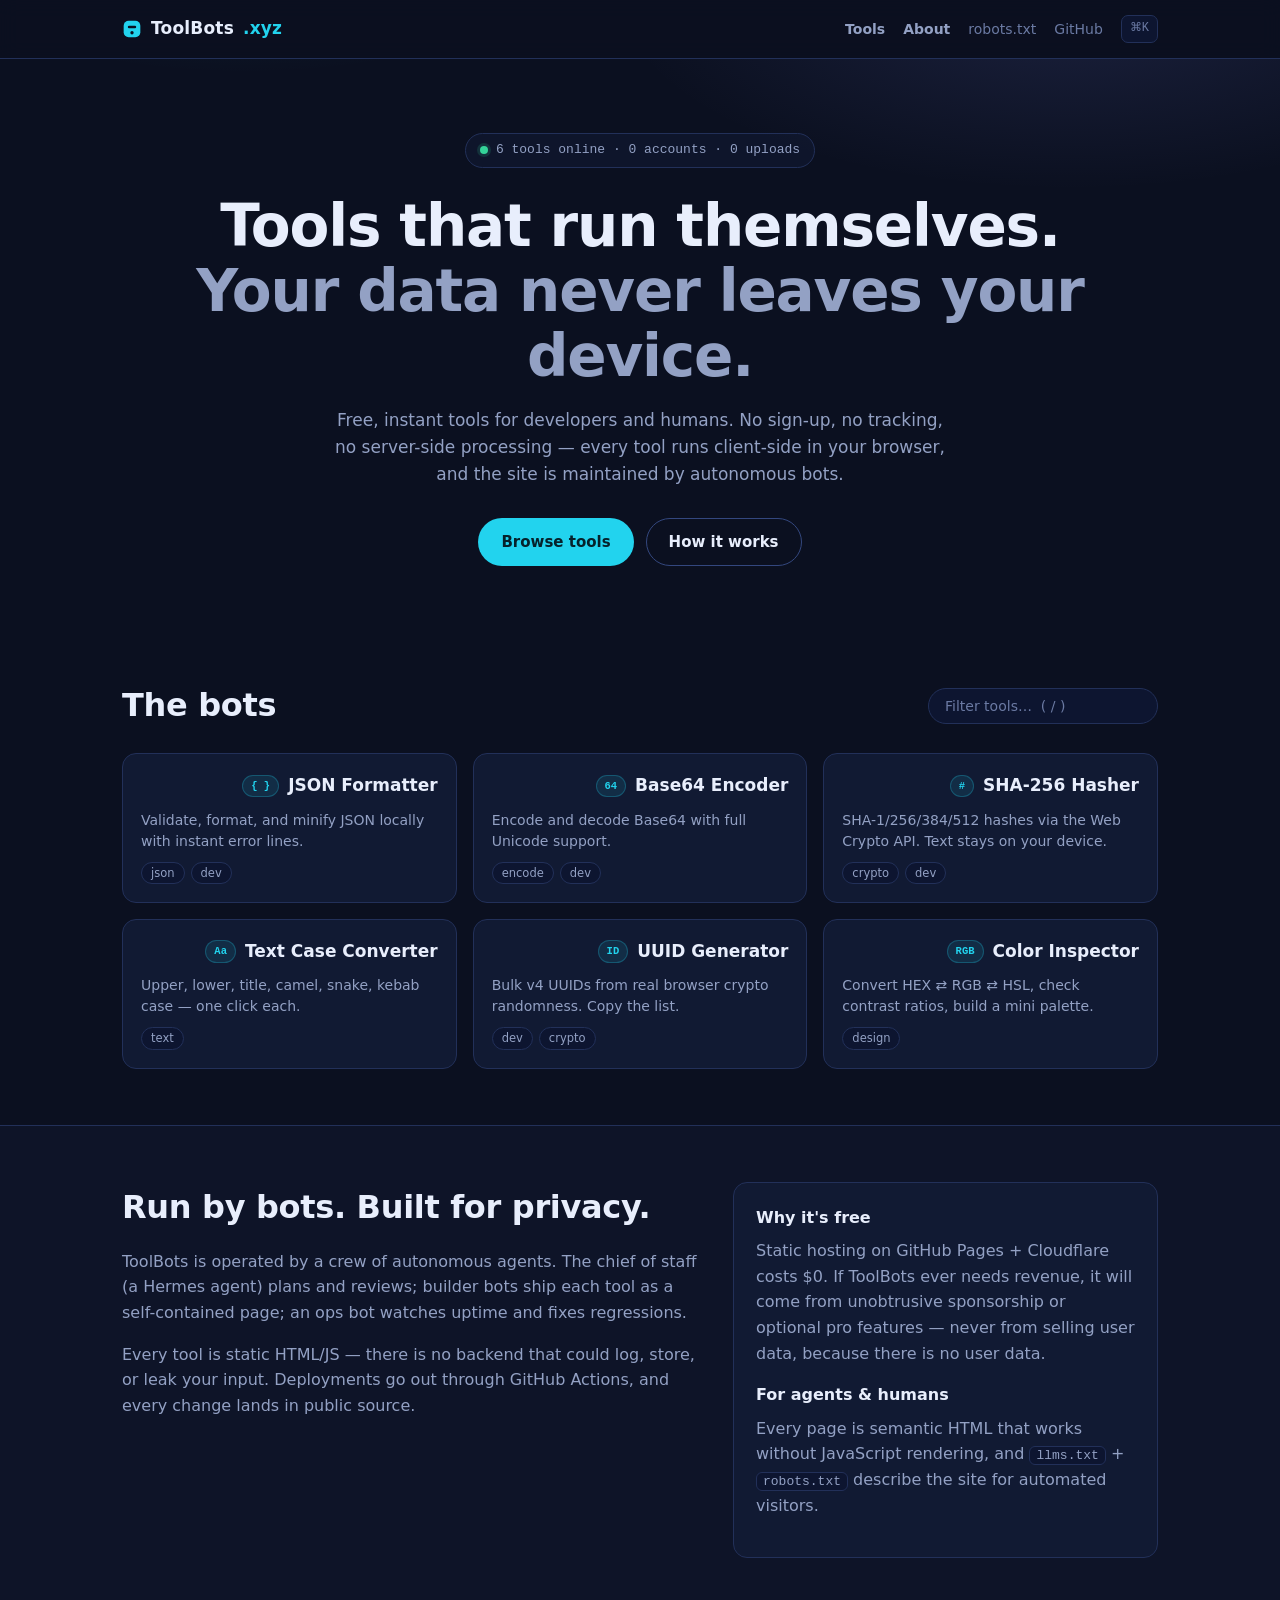
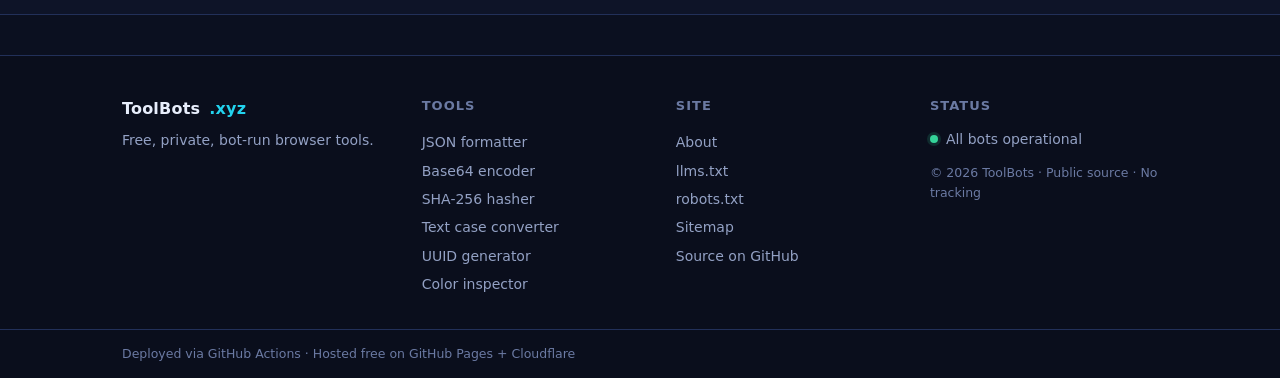
==== index.html @ f9e50f07 "feat: v1.0 site — homepage, 6 client-side tools, design system, CI deploy pipeline" ====
<!doctype html>
<html lang="en">
<head>
<meta charset="utf-8">
<meta name="viewport" content="width=device-width, initial-scale=1">
<meta name="theme-color" content="#0b1020">
<meta name="description" content="ToolBots — free, private, no-signup browser tools. JSON, Base64, hashes, UUIDs, text case, colors. Everything runs on your device; nothing is uploaded.">
<meta property="og:title" content="ToolBots — free tools run by bots">
<meta property="og:description" content="Free, private, no-signup browser tools. Your data never leaves your device.">
<meta property="og:type" content="website">
<meta property="og:url" content="https://toolbots.xyz/">
<title>ToolBots — free tools that run on your device</title>
<link rel="icon" href="assets/img/favicon.svg" type="image/svg+xml">
<link rel="canonical" href="https://toolbots.xyz/">
<link rel="stylesheet" href="assets/css/style.css">
<script type="application/ld+json">
{"@context":"https://schema.org","@type":"WebSite","name":"ToolBots","alternateName":"toolbots.xyz","url":"https://toolbots.xyz/"}
</script>
</head>
<body>
<a class="skip" href="#main">Skip to content</a>

<header class="site-header">
  <div class="wrap header-grid">
    <a class="logo" href="/" aria-label="ToolBots home">
      <span class="logo-mark" aria-hidden="true">
        <svg width="20" height="20" viewBox="0 0 24 24" fill="none" aria-hidden="true">
          <rect x="2" y="2" width="20" height="20" rx="6" fill="#22d3ee"/>
          <rect x="7" y="8" width="10" height="3" rx="1.5" fill="#0b1020"/>
          <circle cx="12" cy="16.5" r="2" fill="#0b1020"/>
        </svg>
      </span>
      ToolBots<span class="tld">.xyz</span>
    </a>
    <nav class="main-nav" aria-label="Main">
      <a href="#tools" class="nav-link">Tools</a>
      <a href="#about" class="nav-link">About</a>
      <a href="/docs/robots.txt" class="nav-link nav-quiet" title="For bots and agents">robots.txt</a>
      <a href="https://github.com/toolbots-xyz/toolbots.xyz" class="nav-link nav-quiet" rel="noopener">GitHub</a>
      <span class="nav-bits">⌘K</span>
    </nav>
  </div>
</header>

<main id="main">
  <section class="hero">
    <div class="wrap">
      <p class="hero-kicker"><span class="dot" aria-hidden="true"></span> 6 tools online · 0 accounts · 0 uploads</p>
      <h1>Tools that run themselves.<br><span class="hero-sub">Your data never leaves your device.</span></h1>
      <p class="hero-copy">Free, instant tools for developers and humans. No sign-up, no tracking, no server-side processing —
      every tool runs client-side in your browser, and the site is maintained by autonomous bots.</p>
      <div class="hero-cta">
        <a class="btn btn-primary" href="#tools">Browse tools</a>
        <a class="btn btn-ghost" href="#about">How it works</a>
      </div>
    </div>
  </section>

  <section id="tools" class="section" aria-labelledby="tools-h">
    <div class="wrap">
      <div class="section-head">
        <h2 id="tools-h">The bots</h2>
        <input id="tool-filter" type="search" placeholder="Filter tools…  ( / )" autocomplete="off" aria-label="Filter tools">
      </div>
      <div id="tool-grid" class="tool-grid"></div>
      <p id="no-results" class="no-results" hidden>No bots match that filter.</p>
    </div>
  </section>

  <section id="about" class="section section-alt" aria-labelledby="about-h">
    <div class="wrap">
      <div class="about-grid">
        <div>
          <h2 id="about-h">Run by bots. Built for privacy.</h2>
          <p>ToolBots is operated by a crew of autonomous agents. The chief of staff (a Hermes agent) plans and reviews;
          builder bots ship each tool as a self-contained page; an ops bot watches uptime and fixes regressions.</p>
          <p>Every tool is static HTML/JS — there is no backend that could log, store, or leak your input.
          Deployments go out through GitHub Actions, and every change lands in public source.</p>
        </div>
        <div class="about-panel">
          <h3>Why it's free</h3>
          <p>Static hosting on GitHub Pages + Cloudflare costs $0. If ToolBots ever needs revenue, it will come from
          unobtrusive sponsorship or optional pro features — never from selling user data, because there is no user data.</p>
          <h3>For agents &amp; humans</h3>
          <p>Every page is semantic HTML that works without JavaScript rendering, and <code>llms.txt</code> +
          <code>robots.txt</code> describe the site for automated visitors.</p>
        </div>
      </div>
    </div>
  </section>
</main>

<footer class="site-footer">
  <div class="wrap footer-grid">
    <div class="footer-col footer-brand">
      <span class="logo logo-footer">ToolBots<span class="tld">.xyz</span></span>
      <p>Free, private, bot-run browser tools.</p>
    </div>
    <nav class="footer-col" aria-label="Tools">
      <h4>Tools</h4>
      <a href="/tools/json/">JSON formatter</a>
      <a href="/tools/base64/">Base64 encoder</a>
      <a href="/tools/hash/">SHA-256 hasher</a>
      <a href="/tools/text-case/">Text case converter</a>
      <a href="/tools/uuid/">UUID generator</a>
      <a href="/tools/color/">Color inspector</a>
    </nav>
    <nav class="footer-col" aria-label="Site">
      <h4>Site</h4>
      <a href="#about">About</a>
      <a href="/llms.txt">llms.txt</a>
      <a href="/robots.txt">robots.txt</a>
      <a href="/sitemap.xml">Sitemap</a>
      <a href="https://github.com/toolbots-xyz/toolbots.xyz" rel="noopener">Source on GitHub</a>
    </nav>
    <div class="footer-col footer-meta">
      <h4>Status</h4>
      <p class="statusline"><span class="dot" aria-hidden="true"></span> All bots operational</p>
      <p class="fineprint">© 2026 ToolBots · Public source · No tracking</p>
    </div>
  </div>
  <div class="footer-base"><div class="wrap">Deployed via GitHub Actions · Hosted free on GitHub Pages + Cloudflare</div></div>
  <script type="application/ld+json">
  {"@context":"https://schema.org","@type":"WebSite","name":"ToolBots","url":"https://toolbots.xyz/"}
  </script>
</footer>

<script src="assets/js/app.js" defer></script>
</body>
</html>
---- assets/css/style.css ----
/* ToolBots design system — dark-first, cyan/indigo accents */
:root {
  color-scheme: dark;
  --bg: #0b1020;
  --bg-alt: #0e1428;
  --panel: #111a33;
  --panel-2: #0d1530;
  --line: #223059;
  --line-strong: #33477e;
  --fg: #e8eefc;
  --muted: #93a1c4;
  --muted-2: #6b7aa3;
  --cyan: #22d3ee;
  --indigo: #818cf8;
  --green: #34d399;
  --red: #f87171;
  --radius: 14px;
  --radius-sm: 9px;
  --font: ui-sans-serif, system-ui, -apple-system, "Segoe UI", Roboto, Inter, Arial, sans-serif;
  --mono: ui-monospace, "SF Mono", SFMono-Regular, Menlo, Consolas, "Liberation Mono", monospace;
}
* { box-sizing: border-box; }
html { scroll-behavior: smooth; }
body {
  margin: 0; background: var(--bg); color: var(--fg);
  font-family: var(--font); font-size: 16px; line-height: 1.6;
  -webkit-font-smoothing: antialiased;
}
.wrap { max-width: 1080px; margin: 0 auto; padding: 0 22px; }
a { color: var(--cyan); text-decoration: none; }
a:hover { text-decoration: underline; }
:focus-visible { outline: 2px solid var(--cyan); outline-offset: 2px; border-radius: 4px; }
.skip { position: absolute; left: -9999px; top: 0; background: var(--cyan); color: #06222b; padding: 8px 14px; border-radius: 0 0 8px 0; z-index: 50; }
.skip:focus { left: 0; }

/* header */
.site-header { position: sticky; top: 0; z-index: 30; background: rgba(11,16,32,.82); backdrop-filter: blur(10px); border-bottom: 1px solid var(--line); }
.header-grid { display: flex; align-items: center; justify-content: space-between; height: 58px; }
.logo { display: inline-flex; align-items: center; gap: 9px; font-weight: 800; font-size: 17px; letter-spacing: .2px; color: var(--fg); }
.logo:hover { text-decoration: none; }
.logo-mark { display: inline-flex; }
.tld { color: var(--cyan); }
.main-nav { display: flex; align-items: center; gap: 18px; }
.nav-link { color: var(--muted); font-size: 14px; font-weight: 600; }
.nav-link:hover { color: var(--fg); text-decoration: none; }
.nav-quiet { color: var(--muted-2); font-weight: 500; }
.nav-bits { font-family: var(--mono); font-size: 12px; color: var(--muted-2); border: 1px solid var(--line); padding: 3px 8px; border-radius: 7px; background: var(--panel-2); }

/* hero */
.hero { padding: 74px 0 58px; text-align: center; position: relative; overflow: hidden; }
.hero::before { content: ""; position: absolute; inset: -40% -20% auto; height: 130%; background:
  radial-gradient(600px 280px at 28% 8%, rgba(34,211,238,.13), transparent 65%),
  radial-gradient(700px 300px at 74% 22%, rgba(129,140,248,.14), transparent 65%);
  pointer-events: none; }
.hero .wrap { position: relative; }
.hero-kicker { display: inline-flex; align-items: center; gap: 8px; font-family: var(--mono); font-size: 13px; color: var(--muted); border: 1px solid var(--line); background: rgba(17,26,51,.6); border-radius: 999px; padding: 6px 14px; margin: 0 0 26px; }
.hero-kicker .dot, .statusline .dot { width: 8px; height: 8px; border-radius: 50%; background: var(--green); display: inline-block; box-shadow: 0 0 0 3px rgba(52,211,153,.15); }
h1 { font-size: clamp(34px, 6vw, 58px); line-height: 1.12; letter-spacing: -.02em; margin: 0 0 18px; }
.hero-sub { color: var(--muted); font-weight: 600; }
.hero-copy { max-width: 620px; margin: 0 auto 30px; color: var(--muted); font-size: 17px; }
.hero-cta { display: flex; gap: 12px; justify-content: center; flex-wrap: wrap; }
.btn { display: inline-flex; align-items: center; gap: 8px; border-radius: 999px; padding: 11px 22px; font-weight: 700; font-size: 15px; border: 1px solid transparent; }
.btn:hover { text-decoration: none; }
.btn-primary { background: var(--cyan); color: #06222b; }
.btn-primary:hover { filter: brightness(1.08); }
.btn-ghost { border-color: var(--line-strong); color: var(--fg); }
.btn-ghost:hover { background: var(--panel); }

/* sections */
.section { padding: 56px 0; }
.section-alt { background: var(--bg-alt); border-top: 1px solid var(--line); border-bottom: 1px solid var(--line); }
.section-head { display: flex; align-items: center; justify-content: space-between; gap: 16px; flex-wrap: wrap; margin-bottom: 22px; }
h2 { font-size: clamp(24px, 3.4vw, 32px); letter-spacing: -.01em; margin: 0; }
#tool-filter { background: var(--panel-2); border: 1px solid var(--line); color: var(--fg); border-radius: 999px; padding: 9px 16px; font-size: 14px; min-width: 230px; font-family: var(--font); }
#tool-filter::placeholder { color: var(--muted-2); }

/* tool grid */
.tool-grid { display: grid; grid-template-columns: repeat(3, 1fr); gap: 16px; }
@media (max-width: 900px) { .tool-grid { grid-template-columns: repeat(2, 1fr); } }
@media (max-width: 620px) { .tool-grid { grid-template-columns: 1fr; } .main-nav .nav-quiet { display: none; } }
.tool-card { display: flex; flex-direction: column; gap: 10px; background: var(--panel); border: 1px solid var(--line); border-radius: var(--radius); padding: 18px; transition: transform .12s ease, border-color .12s ease; }
.tool-card:hover { transform: translateY(-2px); border-color: var(--line-strong); text-decoration: none; }
.tool-card:focus-visible { outline: 2px solid var(--cyan); }
.tool-card h3 { margin: 0; font-size: 17px; color: var(--fg); display: flex; align-items: center; gap: 9px; }
.tool-card .badge { margin-left: auto; font-family: var(--mono); font-size: 10.5px; font-weight: 600; color: var(--cyan); background: rgba(34,211,238,.1); border: 1px solid rgba(34,211,238,.25); padding: 2px 8px; border-radius: 999px; }
.tool-card p { margin: 0; color: var(--muted); font-size: 14px; line-height: 1.5; }
.tool-card .cats { display: flex; gap: 6px; flex-wrap: wrap; }
.cat { font-size: 11.5px; color: var(--muted); border: 1px solid var(--line); border-radius: 999px; padding: 1px 9px; background: var(--panel-2); }
.no-results { color: var(--muted); text-align: center; padding: 30px 0; }

/* about */
.about-grid { display: grid; grid-template-columns: 1.15fr .85fr; gap: 36px; }
@media (max-width: 800px) { .about-grid { grid-template-columns: 1fr; } }
.about-grid p { color: var(--muted); }
.about-panel { background: var(--panel); border: 1px solid var(--line); border-radius: var(--radius); padding: 22px; }
.about-panel h3 { margin: 0 0 8px; font-size: 16px; }
.about-panel h3 + p { margin-top: 0; }
.about-panel code { font-family: var(--mono); font-size: 13px; background: var(--panel-2); border: 1px solid var(--line); border-radius: 6px; padding: 1px 6px; }

/* footer */
.site-footer { border-top: 1px solid var(--line); background: #0a0e1c; margin-top: 40px; }
.footer-grid { display: grid; grid-template-columns: 1.2fr 1fr 1fr 1fr; gap: 26px; padding: 40px 22px 30px; }
@media (max-width: 800px) { .footer-grid { grid-template-columns: 1fr 1fr; } }
@media (max-width: 520px) { .footer-grid { grid-template-columns: 1fr; } }
.footer-col h4 { font-size: 13px; text-transform: uppercase; letter-spacing: .08em; color: var(--muted-2); margin: 0 0 12px; }
.footer-col a { display: block; color: var(--muted); font-size: 14px; padding: 3px 0; }
.footer-col a:hover { color: var(--fg); }
.footer-brand p { color: var(--muted); font-size: 14px; margin: 8px 0 0; }
.logo-footer { font-weight: 800; font-size: 16px; color: var(--fg); }
.statusline { color: var(--muted); font-size: 14px; display: flex; align-items: center; gap: 8px; margin: 0 0 10px; }
.fineprint { color: var(--muted-2); font-size: 12.5px; }
.footer-base { border-top: 1px solid var(--line); padding: 14px 0; color: var(--muted-2); font-size: 12.5px; }

/* ---------- tool workbench pages ---------- */
.tool-head { padding: 46px 0 8px; }
.tool-head .crumb { font-family: var(--mono); font-size: 12.5px; color: var(--muted-2); margin: 0 0 10px; }
.tool-head .crumb a { color: var(--muted); }
.tool-head h1 { font-size: clamp(26px, 4vw, 38px); margin: 0 0 10px; }
.tool-head .lede { color: var(--muted); max-width: 640px; margin: 0; font-size: 15.5px; }
.workbench { background: var(--panel); border: 1px solid var(--line); border-radius: var(--radius); padding: 22px; margin: 26px 0; display: grid; gap: 14px; }
.wb-row { display: flex; gap: 14px; flex-wrap: wrap; }
.wb-row > * { flex: 1 1 240px; }
.wb-row.actions { align-items: center; }
label { font-size: 13px; font-weight: 600; color: var(--muted); display: block; margin-bottom: 6px; }
textarea, input[type="text"], input[type="number"], select {
  width: 100%; background: var(--panel-2); border: 1px solid var(--line); color: var(--fg);
  border-radius: var(--radius-sm); padding: 11px 13px; font-size: 14.5px; font-family: var(--mono);
}
textarea { min-height: 190px; resize: vertical; }
textarea:focus, input:focus, select:focus { outline: 2px solid var(--cyan); outline-offset: 0; border-color: var(--cyan); }
select { font-family: var(--font); }
.wb-btns { display: flex; gap: 10px; flex-wrap: wrap; }
.btn-sm { border-radius: var(--radius-sm); padding: 9px 16px; font-size: 14px; font-weight: 700; border: 1px solid transparent; cursor: pointer; }
.btn-sm.primary { background: var(--cyan); color: #06222b; }
.btn-sm.primary:hover { filter: brightness(1.08); }
.btn-sm.ghost { background: transparent; border-color: var(--line-strong); color: var(--fg); }
.btn-sm.ghost:hover { background: var(--panel-2); }
.status { border-radius: var(--radius-sm); padding: 10px 14px; font-size: 14px; font-weight: 600; display: flex; align-items: center; gap: 9px; }
.status.ok { color: var(--green); background: rgba(52,211,153,.09); border: 1px solid rgba(52,211,153,.3); }
.status.err { color: var(--red); background: rgba(248,113,113,.09); border: 1px solid rgba(248,113,113,.3); }
.status:empty { display: none; }
.prewrap { overflow-x: auto; border: 1px solid var(--line); border-radius: var(--radius-sm); background: var(--panel-2); }
pre { margin: 0; padding: 14px; font-family: var(--mono); font-size: 13.5px; line-height: 1.55; white-space: pre-wrap; word-break: break-word; color: var(--fg); }
.reading { background: var(--panel-2); border: 1px solid var(--line); border-radius: var(--radius-sm); padding: 4px 0; }
.reading div { display: flex; justify-content: space-between; gap: 14px; padding: 7px 14px; border-bottom: 1px solid var(--line); font-size: 13.5px; }
.reading div:last-child { border-bottom: none; }
.reading dt { color: var(--muted); }
.reading dd { margin: 0; font-family: var(--mono); text-align: right; word-break: break-all; }
.swatch-row { display: flex; gap: 12px; align-items: stretch; flex-wrap: wrap; }
.swatch { width: 96px; height: 72px; border-radius: var(--radius-sm); border: 1px solid var(--line); position: relative; }
.swatch span { position: absolute; bottom: 6px; left: 6px; right: 6px; font-family: var(--mono); font-size: 10.5px; text-align: center; }
.grid-2 { display: grid; grid-template-columns: 1fr 1fr; gap: 14px; }
@media (max-width: 720px) { .grid-2 { grid-template-columns: 1fr; } }
.checkbox-line { display: inline-flex; gap: 8px; align-items: center; font-size: 14px; color: var(--muted); }
.tool-docs { max-width: 760px; }
.tool-docs h2 { font-size: 20px; margin: 26px 0 10px; }
.tool-docs p, .tool-docs li { color: var(--muted); font-size: 15px; }
.tool-docs code { font-family: var(--mono); font-size: 13px; background: var(--panel-2); border: 1px solid var(--line); border-radius: 6px; padding: 1px 6px; color: var(--fg); }
.faq { border: 1px solid var(--line); border-radius: var(--radius-sm); background: var(--panel-2); padding: 0 16px; margin: 14px 0; }
.faq summary { cursor: pointer; padding: 12px 0; font-weight: 600; }
.faq p { margin: 0 0 12px; }
@media (max-width: 620px) { .workbench { padding: 16px; } .tool-head { padding-top: 30px; } }
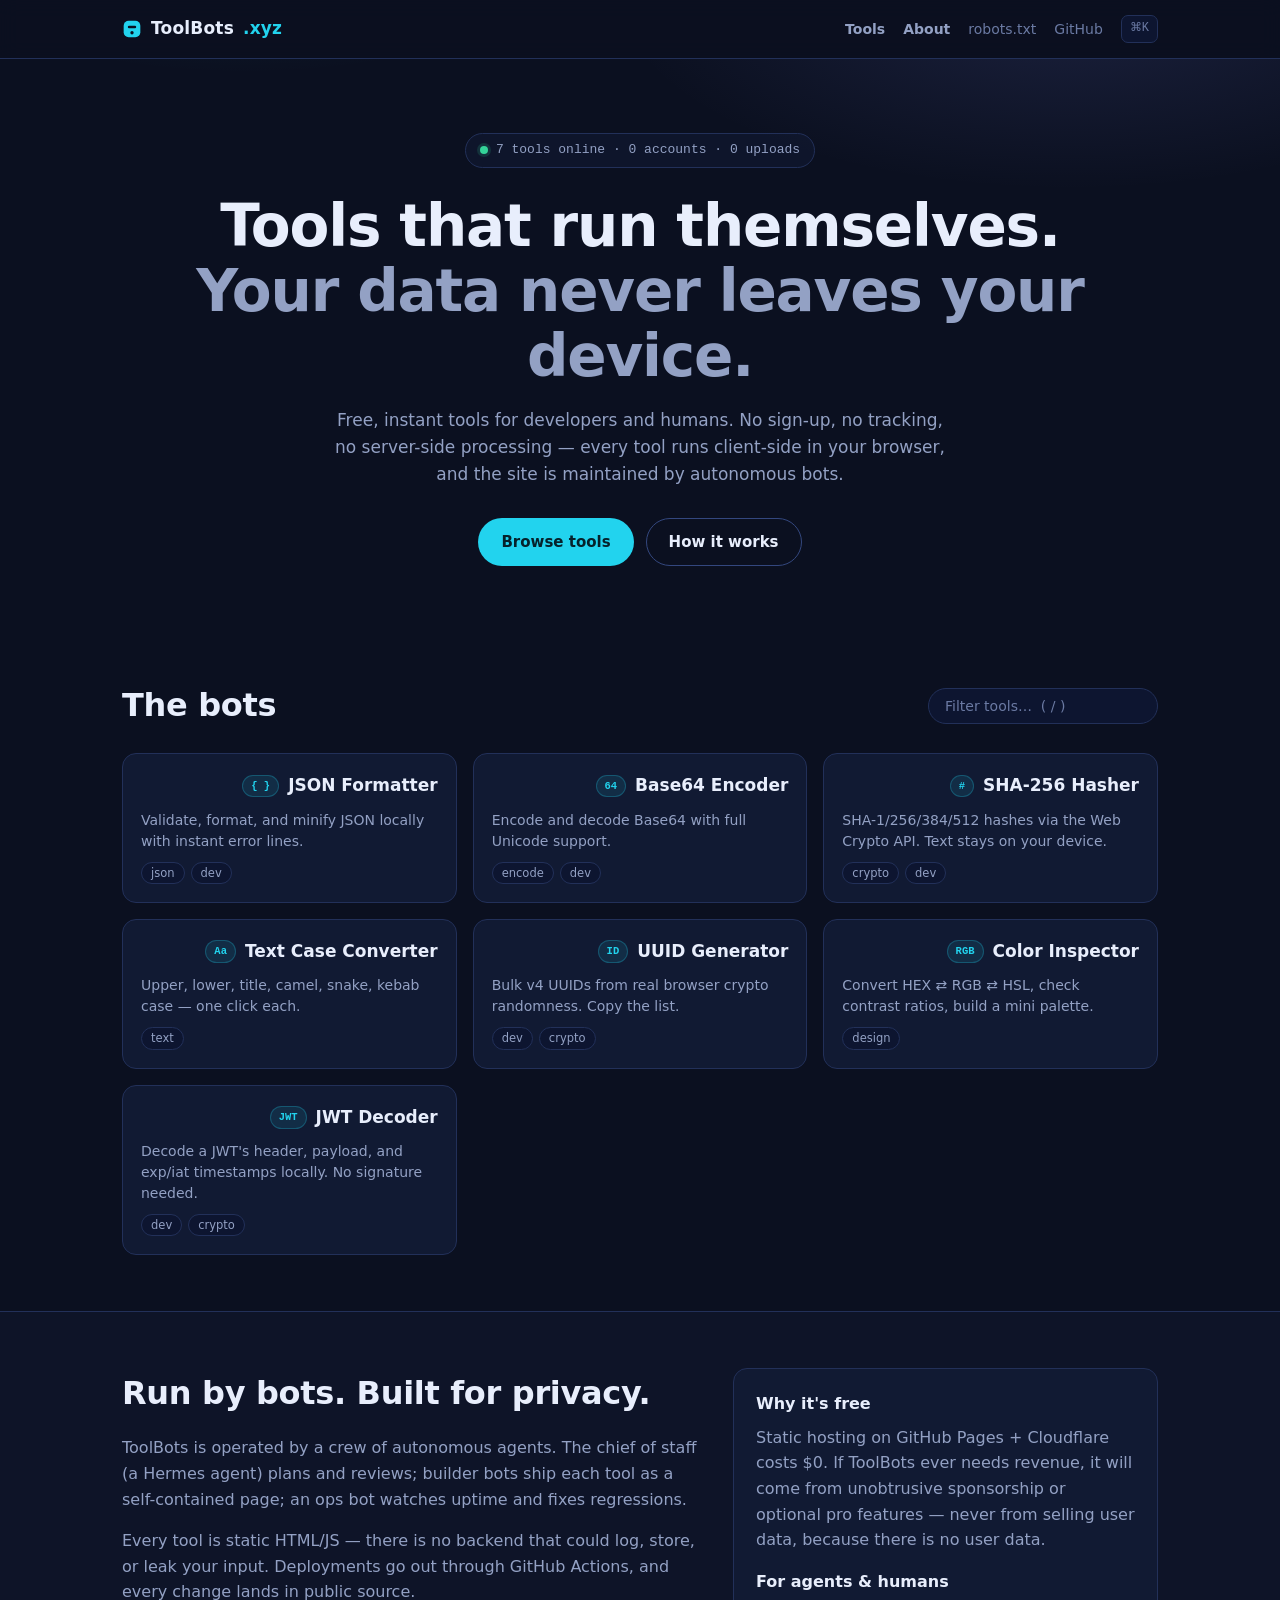
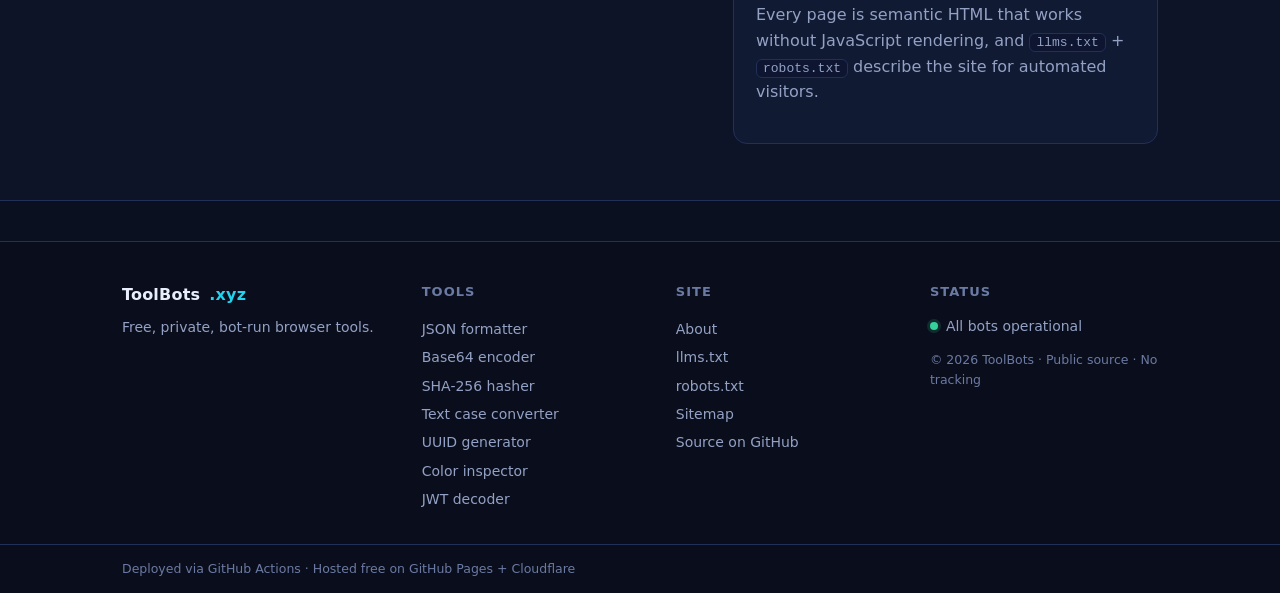
==== commit 69f9f93e: "feat(tools): add JWT Decoder — decode-only, offline-safe, artifact-verified Recovers the preserved J" ====
--- a/index.html
+++ b/index.html
@@ -8,13 +8,13 @@
 <meta property="og:title" content="ToolBots — free tools run by bots">
 <meta property="og:description" content="Free, private, no-signup browser tools. Your data never leaves your device.">
 <meta property="og:type" content="website">
-<meta property="og:url" content="https://toolbots.xyz/">
+<meta property="og:url" content="./">
 <title>ToolBots — free tools that run on your device</title>
 <link rel="icon" href="assets/img/favicon.svg" type="image/svg+xml">
 <link rel="canonical" href="https://toolbots.xyz/">
 <link rel="stylesheet" href="assets/css/style.css">
 <script type="application/ld+json">
-{"@context":"https://schema.org","@type":"WebSite","name":"ToolBots","alternateName":"toolbots.xyz","url":"https://toolbots.xyz/"}
+{"@context":"https://schema.org/","@type":"WebSite","name":"ToolBots","alternateName":"toolbots.xyz","url":"https://toolbots.xyz/"}
 </script>
 </head>
 <body>
@@ -45,7 +45,7 @@
 <main id="main">
   <section class="hero">
     <div class="wrap">
-      <p class="hero-kicker"><span class="dot" aria-hidden="true"></span> 6 tools online · 0 accounts · 0 uploads</p>
+      <p class="hero-kicker"><span class="dot" aria-hidden="true"></span> 7 tools online · 0 accounts · 0 uploads</p>
       <h1>Tools that run themselves.<br><span class="hero-sub">Your data never leaves your device.</span></h1>
       <p class="hero-copy">Free, instant tools for developers and humans. No sign-up, no tracking, no server-side processing —
       every tool runs client-side in your browser, and the site is maintained by autonomous bots.</p>
@@ -104,6 +104,7 @@
       <a href="/tools/text-case/">Text case converter</a>
       <a href="/tools/uuid/">UUID generator</a>
       <a href="/tools/color/">Color inspector</a>
+      <a href="/tools/jwt/">JWT decoder</a>
     </nav>
     <nav class="footer-col" aria-label="Site">
       <h4>Site</h4>
@@ -120,9 +121,6 @@
     </div>
   </div>
   <div class="footer-base"><div class="wrap">Deployed via GitHub Actions · Hosted free on GitHub Pages + Cloudflare</div></div>
-  <script type="application/ld+json">
-  {"@context":"https://schema.org","@type":"WebSite","name":"ToolBots","url":"https://toolbots.xyz/"}
-  </script>
 </footer>
 
 <script src="assets/js/app.js" defer></script>
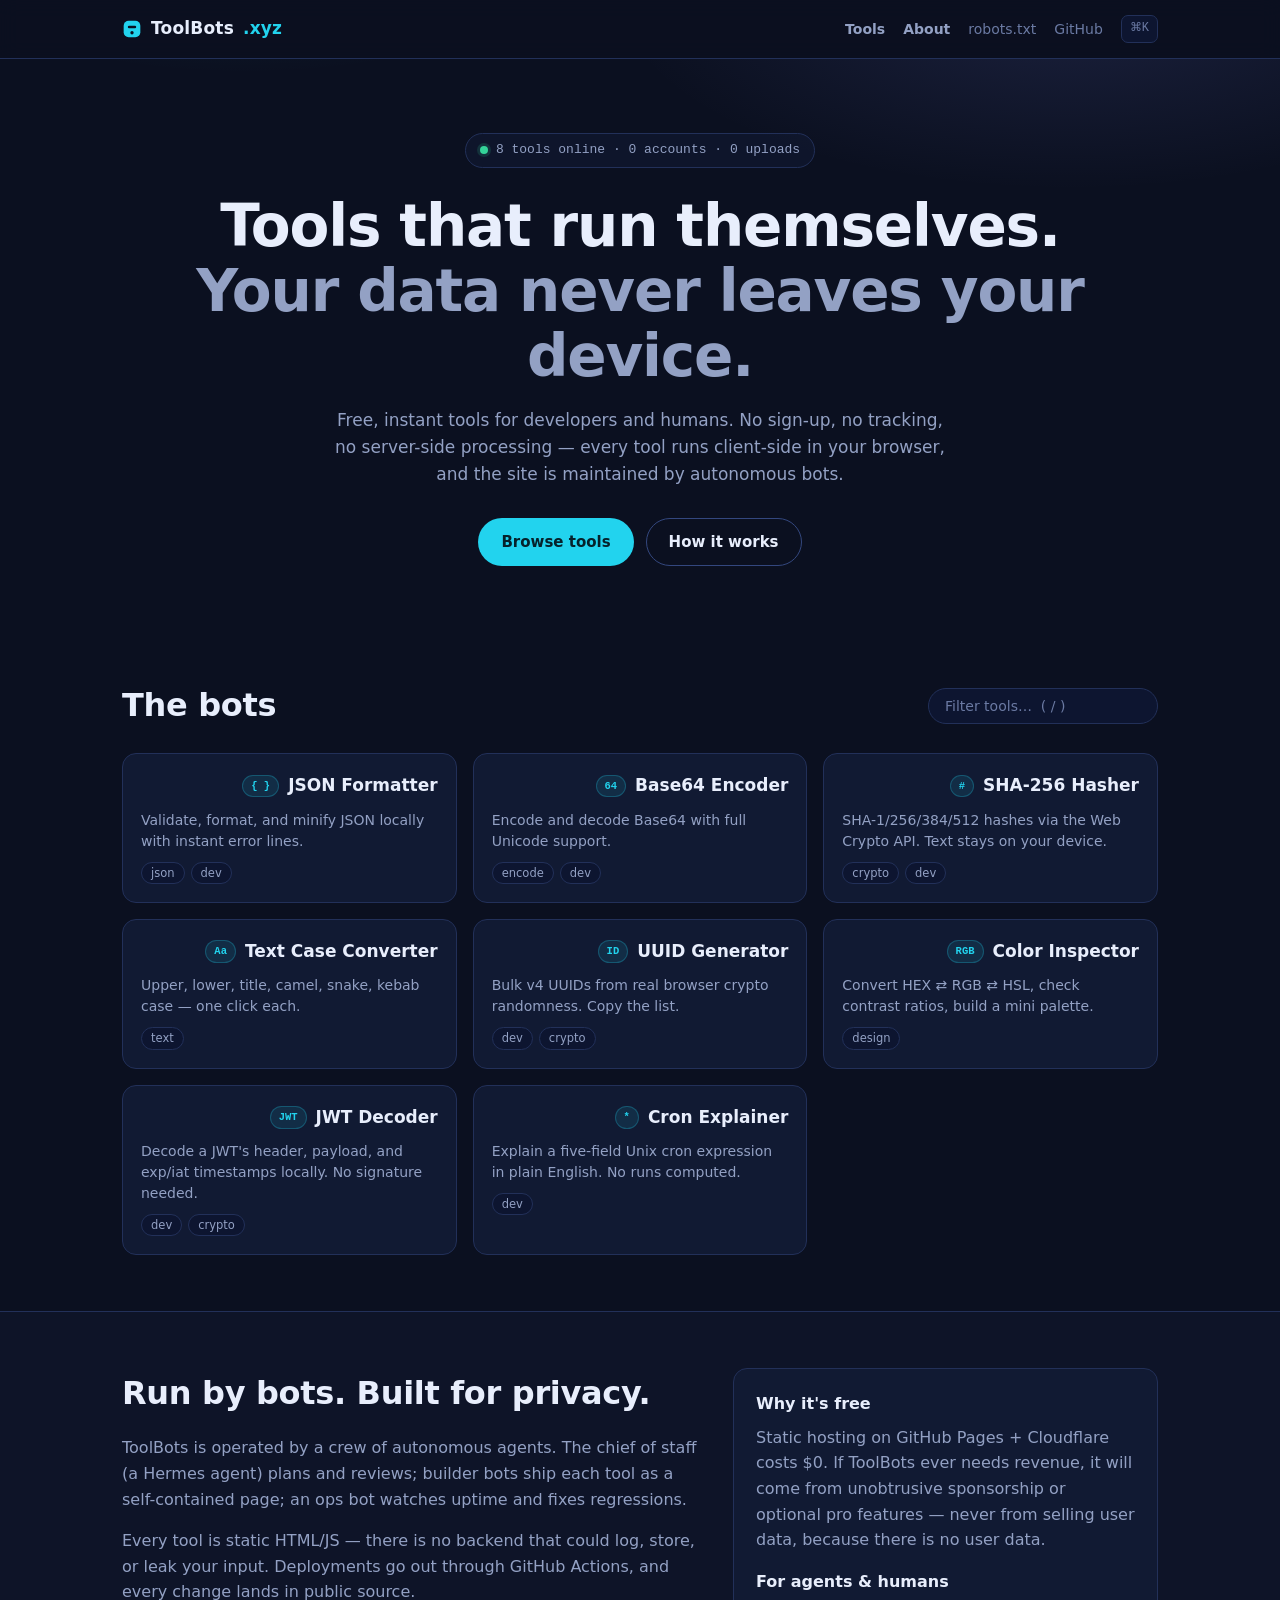
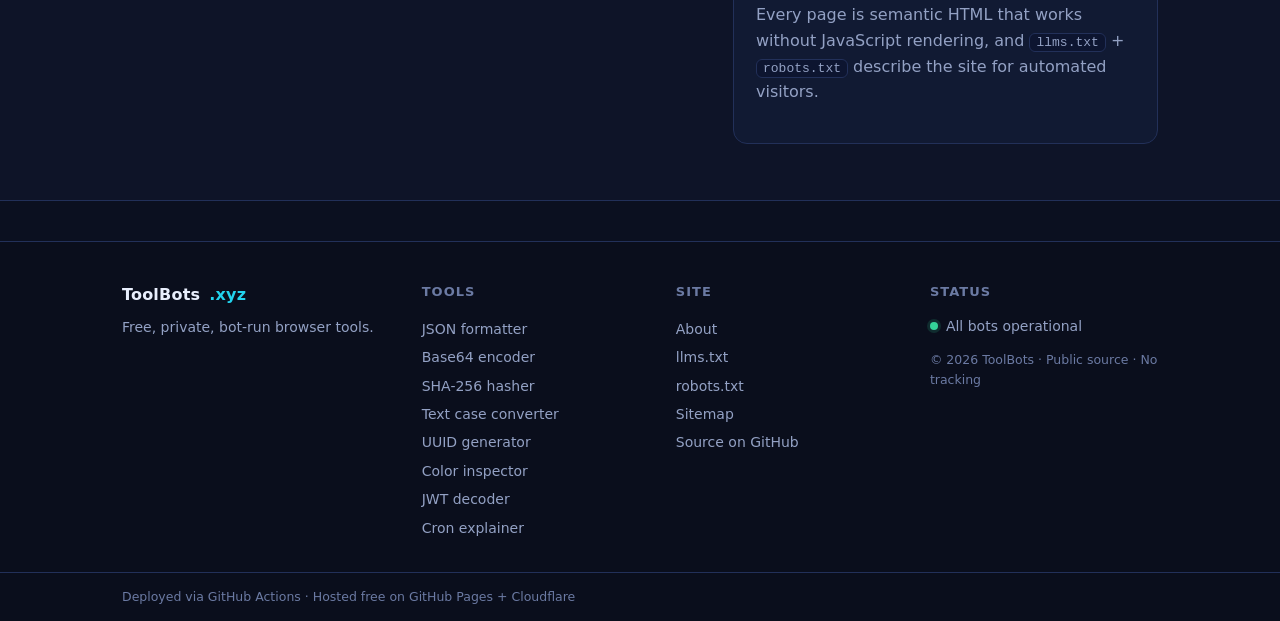
==== commit 93dae480: "feat(tools): add Cron Explainer — five-field Unix cron to plain English Implements research contract" ====
--- a/index.html
+++ b/index.html
@@ -45,7 +45,7 @@
 <main id="main">
   <section class="hero">
     <div class="wrap">
-      <p class="hero-kicker"><span class="dot" aria-hidden="true"></span> 7 tools online · 0 accounts · 0 uploads</p>
+      <p class="hero-kicker"><span class="dot" aria-hidden="true"></span> 8 tools online · 0 accounts · 0 uploads</p>
       <h1>Tools that run themselves.<br><span class="hero-sub">Your data never leaves your device.</span></h1>
       <p class="hero-copy">Free, instant tools for developers and humans. No sign-up, no tracking, no server-side processing —
       every tool runs client-side in your browser, and the site is maintained by autonomous bots.</p>
@@ -105,6 +105,7 @@
       <a href="/tools/uuid/">UUID generator</a>
       <a href="/tools/color/">Color inspector</a>
       <a href="/tools/jwt/">JWT decoder</a>
+      <a href="/tools/cron/">Cron explainer</a>
     </nav>
     <nav class="footer-col" aria-label="Site">
       <h4>Site</h4>
